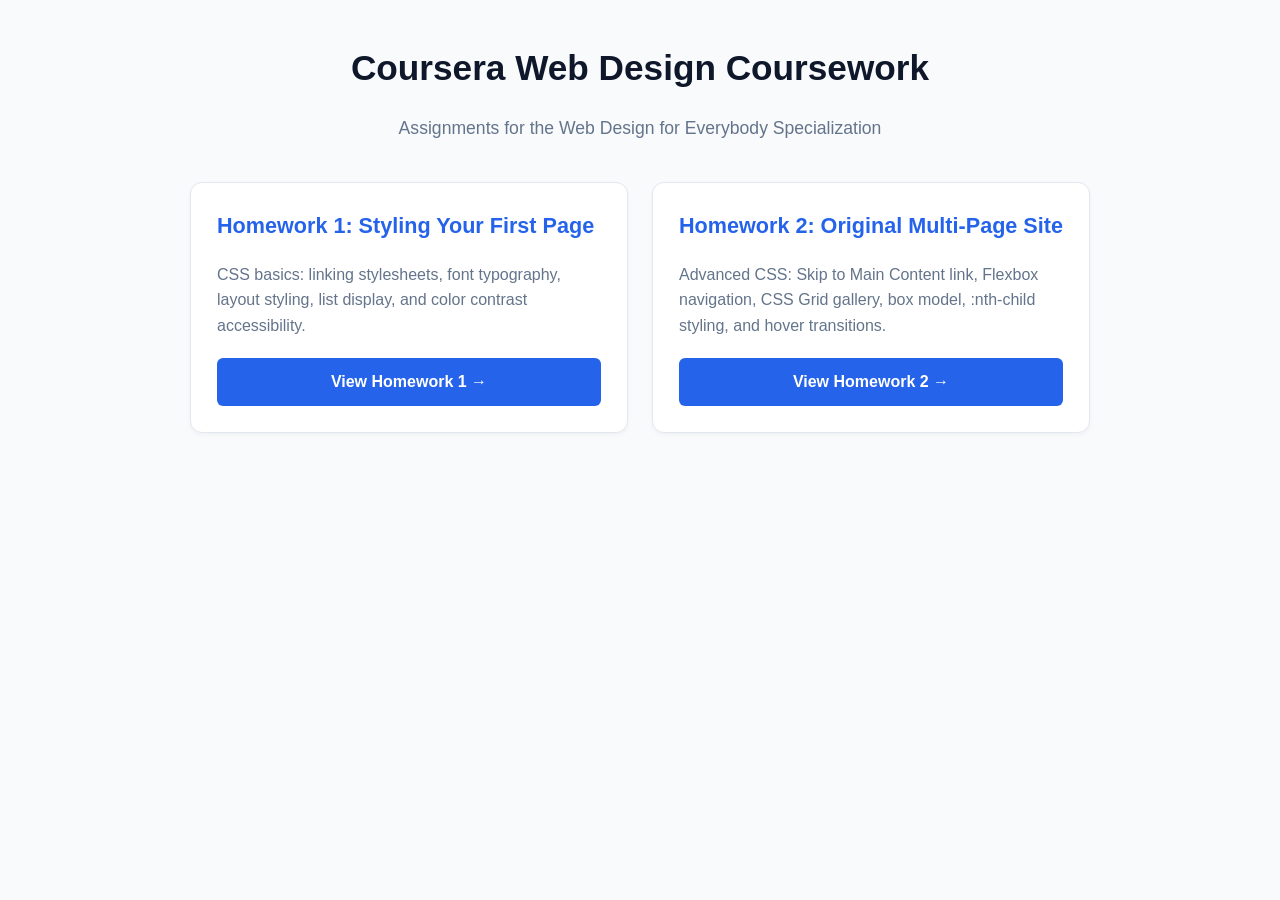
==== index.html @ f752755f "Complete Homework 2: Original 3-page site with CSS Grid, Flexbox, Skip-link, nth-child and Box Model" ====
﻿<!DOCTYPE html>
<html lang="en">
<head>
  <meta charset="UTF-8">
  <meta name="viewport" content="width=device-width, initial-scale=1.0">
  <title>Coursera Web Design Assignments</title>
  <style>
    :root {
      --primary: #2563eb;
      --primary-hover: #1d4ed8;
      --bg: #f8fafc;
      --card-bg: #ffffff;
      --text: #1e293b;
      --text-muted: #64748b;
      --border: #e2e8f0;
    }
    body {
      font-family: -apple-system, BlinkMacSystemFont, 'Segoe UI', Roboto, 'Helvetica Neue', Arial, sans-serif;
      background-color: var(--bg);
      color: var(--text);
      line-height: 1.6;
      margin: 0;
      padding: 0;
    }
    .container {
      max-width: 900px;
      margin: 40px auto;
      padding: 0 20px;
    }
    header {
      text-align: center;
      margin-bottom: 40px;
    }
    h1 {
      font-size: 2.2rem;
      color: #0f172a;
      margin-bottom: 10px;
    }
    p.subtitle {
      color: var(--text-muted);
      font-size: 1.1rem;
    }
    .assignments-list {
      display: grid;
      grid-template-columns: repeat(auto-fit, minmax(360px, 1fr));
      gap: 24px;
    }
    .card {
      background: var(--card-bg);
      border: 1px solid var(--border);
      border-radius: 12px;
      padding: 26px;
      box-shadow: 0 2px 4px rgba(0, 0, 0, 0.04);
      display: flex;
      flex-direction: column;
      justify-content: space-between;
      transition: transform 0.2s, box-shadow 0.2s;
    }
    .card:hover {
      transform: translateY(-3px);
      box-shadow: 0 12px 20px -3px rgba(0, 0, 0, 0.08);
    }
    .card h2 {
      margin-top: 0;
      font-size: 1.35rem;
      color: var(--primary);
    }
    .card p {
      color: var(--text-muted);
      margin-bottom: 20px;
      flex-grow: 1;
    }
    .btn {
      display: inline-block;
      text-align: center;
      background-color: var(--primary);
      color: #ffffff;
      padding: 11px 20px;
      border-radius: 6px;
      text-decoration: none;
      font-weight: 600;
      transition: background-color 0.2s;
    }
    .btn:hover {
      background-color: var(--primary-hover);
    }
  </style>
</head>
<body>
  <div class="container">
    <header>
      <h1>Coursera Web Design Coursework</h1>
      <p class="subtitle">Assignments for the Web Design for Everybody Specialization</p>
    </header>

    <main class="assignments-list">
      <div class="card">
        <div>
          <h2>Homework 1: Styling Your First Page</h2>
          <p>CSS basics: linking stylesheets, font typography, layout styling, list display, and color contrast accessibility.</p>
        </div>
        <a href="css-homework-1/index.html" class="btn">View Homework 1 &rarr;</a>
      </div>

      <div class="card">
        <div>
          <h2>Homework 2: Original Multi-Page Site</h2>
          <p>Advanced CSS: Skip to Main Content link, Flexbox navigation, CSS Grid gallery, box model, :nth-child styling, and hover transitions.</p>
        </div>
        <a href="css-homework-2/index.html" class="btn">View Homework 2 &rarr;</a>
      </div>
    </main>
  </div>
</body>
</html>
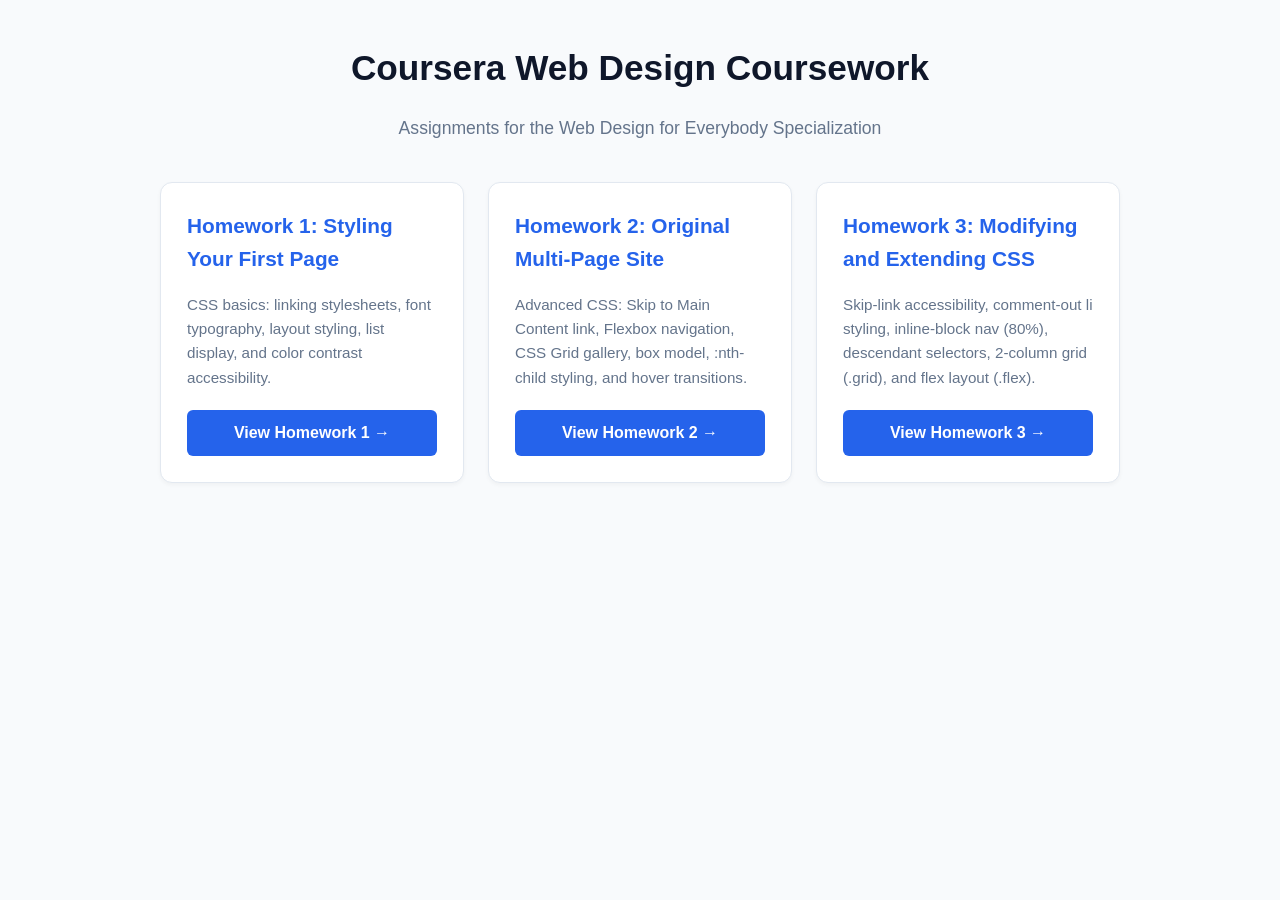
==== commit 974ef061: "Complete Homework 3: Modifying and extending CSS (Skip-link, Grid 2-column, Flex layout, descendant " ====
--- a/index.html
+++ b/index.html
@@ -23,7 +23,7 @@
       padding: 0;
     }
     .container {
-      max-width: 900px;
+      max-width: 960px;
       margin: 40px auto;
       padding: 0 20px;
     }
@@ -42,7 +42,7 @@
     }
     .assignments-list {
       display: grid;
-      grid-template-columns: repeat(auto-fit, minmax(360px, 1fr));
+      grid-template-columns: repeat(auto-fit, minmax(280px, 1fr));
       gap: 24px;
     }
     .card {
@@ -62,20 +62,21 @@
     }
     .card h2 {
       margin-top: 0;
-      font-size: 1.35rem;
+      font-size: 1.3rem;
       color: var(--primary);
     }
     .card p {
       color: var(--text-muted);
       margin-bottom: 20px;
       flex-grow: 1;
+      font-size: 0.95rem;
     }
     .btn {
       display: inline-block;
       text-align: center;
       background-color: var(--primary);
       color: #ffffff;
-      padding: 11px 20px;
+      padding: 10px 18px;
       border-radius: 6px;
       text-decoration: none;
       font-weight: 600;
@@ -109,6 +110,14 @@
         </div>
         <a href="css-homework-2/index.html" class="btn">View Homework 2 &rarr;</a>
       </div>
+
+      <div class="card">
+        <div>
+          <h2>Homework 3: Modifying and Extending CSS</h2>
+          <p>Skip-link accessibility, comment-out li styling, inline-block nav (80%), descendant selectors, 2-column grid (.grid), and flex layout (.flex).</p>
+        </div>
+        <a href="css-homework-3/index.html" class="btn">View Homework 3 &rarr;</a>
+      </div>
     </main>
   </div>
 </body>
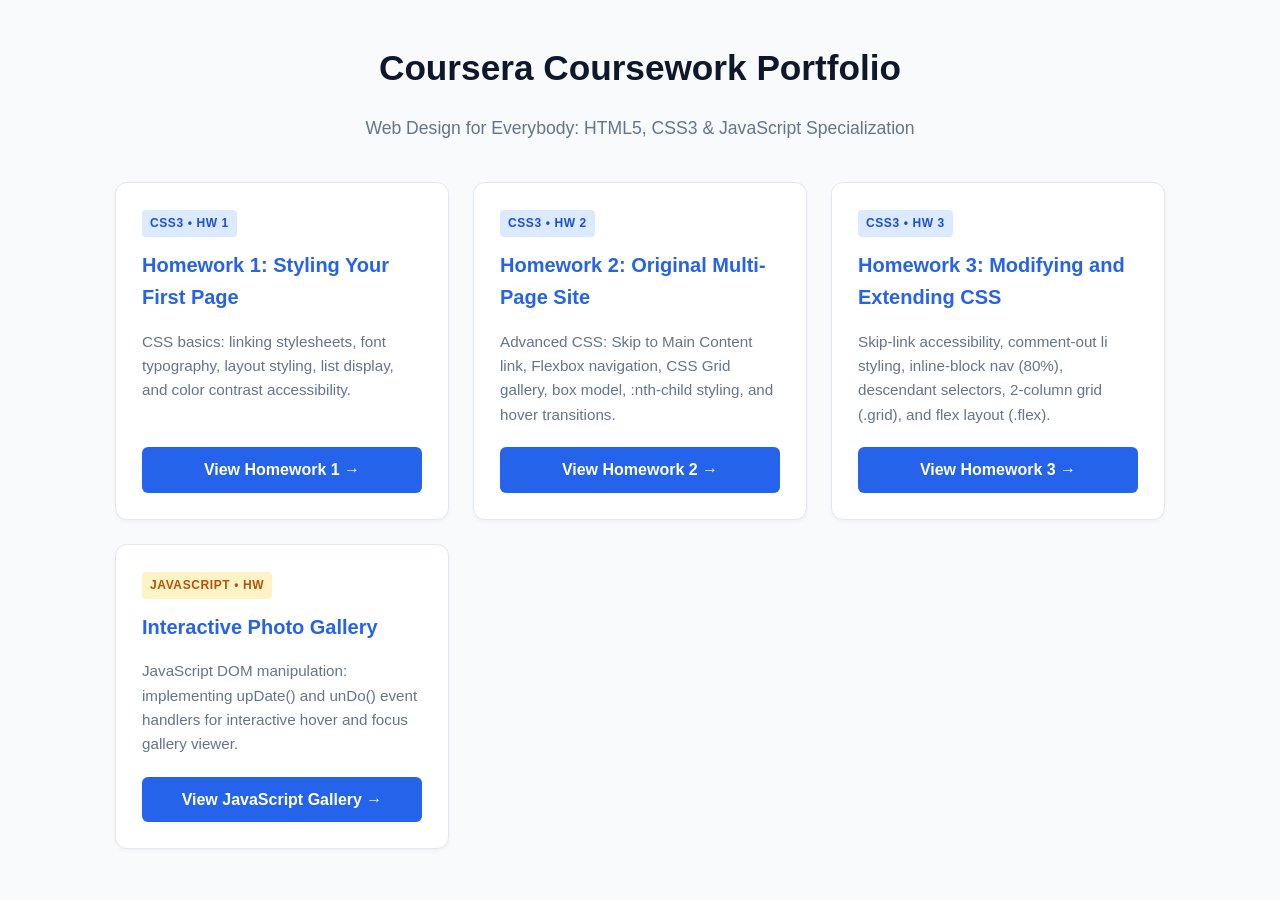
==== commit 48ed339b: "Complete JavaScript Homework: Interactive Photo Gallery (upDate and unDo DOM manipulation)" ====
--- a/index.html
+++ b/index.html
@@ -3,7 +3,7 @@
 <head>
   <meta charset="UTF-8">
   <meta name="viewport" content="width=device-width, initial-scale=1.0">
-  <title>Coursera Web Design Assignments</title>
+  <title>Coursera Web Design & JavaScript Assignments</title>
   <style>
     :root {
       --primary: #2563eb;
@@ -23,7 +23,7 @@
       padding: 0;
     }
     .container {
-      max-width: 960px;
+      max-width: 1050px;
       margin: 40px auto;
       padding: 0 20px;
     }
@@ -42,7 +42,7 @@
     }
     .assignments-list {
       display: grid;
-      grid-template-columns: repeat(auto-fit, minmax(280px, 1fr));
+      grid-template-columns: repeat(auto-fit, minmax(300px, 1fr));
       gap: 24px;
     }
     .card {
@@ -62,7 +62,7 @@
     }
     .card h2 {
       margin-top: 0;
-      font-size: 1.3rem;
+      font-size: 1.25rem;
       color: var(--primary);
     }
     .card p {
@@ -70,6 +70,25 @@
       margin-bottom: 20px;
       flex-grow: 1;
       font-size: 0.95rem;
+    }
+    .badge {
+      display: inline-block;
+      font-size: 0.75rem;
+      font-weight: 700;
+      text-transform: uppercase;
+      letter-spacing: 0.05em;
+      padding: 4px 8px;
+      border-radius: 4px;
+      margin-bottom: 12px;
+      width: fit-content;
+    }
+    .badge-css {
+      background-color: #dbeafe;
+      color: #1d4ed8;
+    }
+    .badge-js {
+      background-color: #fef3c7;
+      color: #b45309;
     }
     .btn {
       display: inline-block;
@@ -90,13 +109,14 @@
 <body>
   <div class="container">
     <header>
-      <h1>Coursera Web Design Coursework</h1>
-      <p class="subtitle">Assignments for the Web Design for Everybody Specialization</p>
+      <h1>Coursera Coursework Portfolio</h1>
+      <p class="subtitle">Web Design for Everybody: HTML5, CSS3 & JavaScript Specialization</p>
     </header>
 
     <main class="assignments-list">
       <div class="card">
         <div>
+          <span class="badge badge-css">CSS3 • HW 1</span>
           <h2>Homework 1: Styling Your First Page</h2>
           <p>CSS basics: linking stylesheets, font typography, layout styling, list display, and color contrast accessibility.</p>
         </div>
@@ -105,6 +125,7 @@
 
       <div class="card">
         <div>
+          <span class="badge badge-css">CSS3 • HW 2</span>
           <h2>Homework 2: Original Multi-Page Site</h2>
           <p>Advanced CSS: Skip to Main Content link, Flexbox navigation, CSS Grid gallery, box model, :nth-child styling, and hover transitions.</p>
         </div>
@@ -113,11 +134,21 @@
 
       <div class="card">
         <div>
+          <span class="badge badge-css">CSS3 • HW 3</span>
           <h2>Homework 3: Modifying and Extending CSS</h2>
           <p>Skip-link accessibility, comment-out li styling, inline-block nav (80%), descendant selectors, 2-column grid (.grid), and flex layout (.flex).</p>
         </div>
         <a href="css-homework-3/index.html" class="btn">View Homework 3 &rarr;</a>
       </div>
+
+      <div class="card">
+        <div>
+          <span class="badge badge-js">JavaScript • HW</span>
+          <h2>Interactive Photo Gallery</h2>
+          <p>JavaScript DOM manipulation: implementing upDate() and unDo() event handlers for interactive hover and focus gallery viewer.</p>
+        </div>
+        <a href="js-homework-gallery/index.html" class="btn">View JavaScript Gallery &rarr;</a>
+      </div>
     </main>
   </div>
 </body>
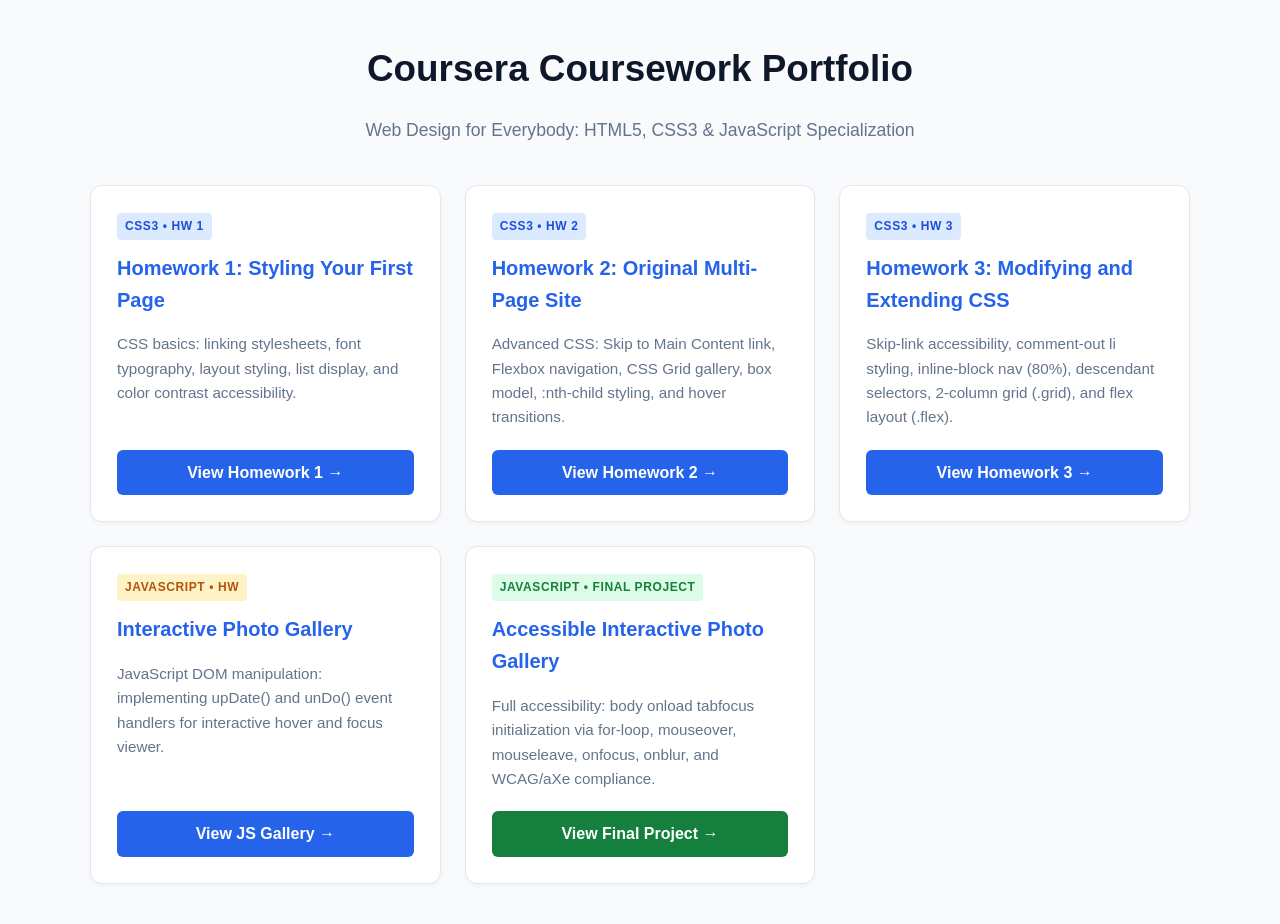
==== commit c361cdee: "Complete JavaScript Final Project: Accessible, Interactive Photo Gallery (onload tabindex loop, keyb" ====
--- a/index.html
+++ b/index.html
@@ -3,7 +3,7 @@
 <head>
   <meta charset="UTF-8">
   <meta name="viewport" content="width=device-width, initial-scale=1.0">
-  <title>Coursera Web Design & JavaScript Assignments</title>
+  <title>Coursera Web Design & JavaScript Portfolio</title>
   <style>
     :root {
       --primary: #2563eb;
@@ -15,7 +15,7 @@
       --border: #e2e8f0;
     }
     body {
-      font-family: -apple-system, BlinkMacSystemFont, 'Segoe UI', Roboto, 'Helvetica Neue', Arial, sans-serif;
+      font-family: -apple-system, BlinkMacSystemFont, 'Segoe UI', Roboto, Helvetica, Arial, sans-serif;
       background-color: var(--bg);
       color: var(--text);
       line-height: 1.6;
@@ -23,7 +23,7 @@
       padding: 0;
     }
     .container {
-      max-width: 1050px;
+      max-width: 1100px;
       margin: 40px auto;
       padding: 0 20px;
     }
@@ -32,7 +32,7 @@
       margin-bottom: 40px;
     }
     h1 {
-      font-size: 2.2rem;
+      font-size: 2.3rem;
       color: #0f172a;
       margin-bottom: 10px;
     }
@@ -42,7 +42,7 @@
     }
     .assignments-list {
       display: grid;
-      grid-template-columns: repeat(auto-fit, minmax(300px, 1fr));
+      grid-template-columns: repeat(auto-fit, minmax(320px, 1fr));
       gap: 24px;
     }
     .card {
@@ -90,6 +90,10 @@
       background-color: #fef3c7;
       color: #b45309;
     }
+    .badge-final {
+      background-color: #dcfce7;
+      color: #15803d;
+    }
     .btn {
       display: inline-block;
       text-align: center;
@@ -104,6 +108,12 @@
     .btn:hover {
       background-color: var(--primary-hover);
     }
+    .btn-featured {
+      background-color: #15803d;
+    }
+    .btn-featured:hover {
+      background-color: #166534;
+    }
   </style>
 </head>
 <body>
@@ -114,6 +124,7 @@
     </header>
 
     <main class="assignments-list">
+      <!-- CSS HW 1 -->
       <div class="card">
         <div>
           <span class="badge badge-css">CSS3 • HW 1</span>
@@ -123,6 +134,7 @@
         <a href="css-homework-1/index.html" class="btn">View Homework 1 &rarr;</a>
       </div>
 
+      <!-- CSS HW 2 -->
       <div class="card">
         <div>
           <span class="badge badge-css">CSS3 • HW 2</span>
@@ -132,6 +144,7 @@
         <a href="css-homework-2/index.html" class="btn">View Homework 2 &rarr;</a>
       </div>
 
+      <!-- CSS HW 3 -->
       <div class="card">
         <div>
           <span class="badge badge-css">CSS3 • HW 3</span>
@@ -141,13 +154,24 @@
         <a href="css-homework-3/index.html" class="btn">View Homework 3 &rarr;</a>
       </div>
 
+      <!-- JS Gallery HW -->
       <div class="card">
         <div>
           <span class="badge badge-js">JavaScript • HW</span>
           <h2>Interactive Photo Gallery</h2>
-          <p>JavaScript DOM manipulation: implementing upDate() and unDo() event handlers for interactive hover and focus gallery viewer.</p>
+          <p>JavaScript DOM manipulation: implementing upDate() and unDo() event handlers for interactive hover and focus viewer.</p>
         </div>
-        <a href="js-homework-gallery/index.html" class="btn">View JavaScript Gallery &rarr;</a>
+        <a href="js-homework-gallery/index.html" class="btn">View JS Gallery &rarr;</a>
+      </div>
+
+      <!-- JS Final Project -->
+      <div class="card">
+        <div>
+          <span class="badge badge-final">JavaScript • Final Project</span>
+          <h2>Accessible Interactive Photo Gallery</h2>
+          <p>Full accessibility: body onload tabfocus initialization via for-loop, mouseover, mouseleave, onfocus, onblur, and WCAG/aXe compliance.</p>
+        </div>
+        <a href="js-final-accessible-gallery/index.html" class="btn btn-featured">View Final Project &rarr;</a>
       </div>
     </main>
   </div>
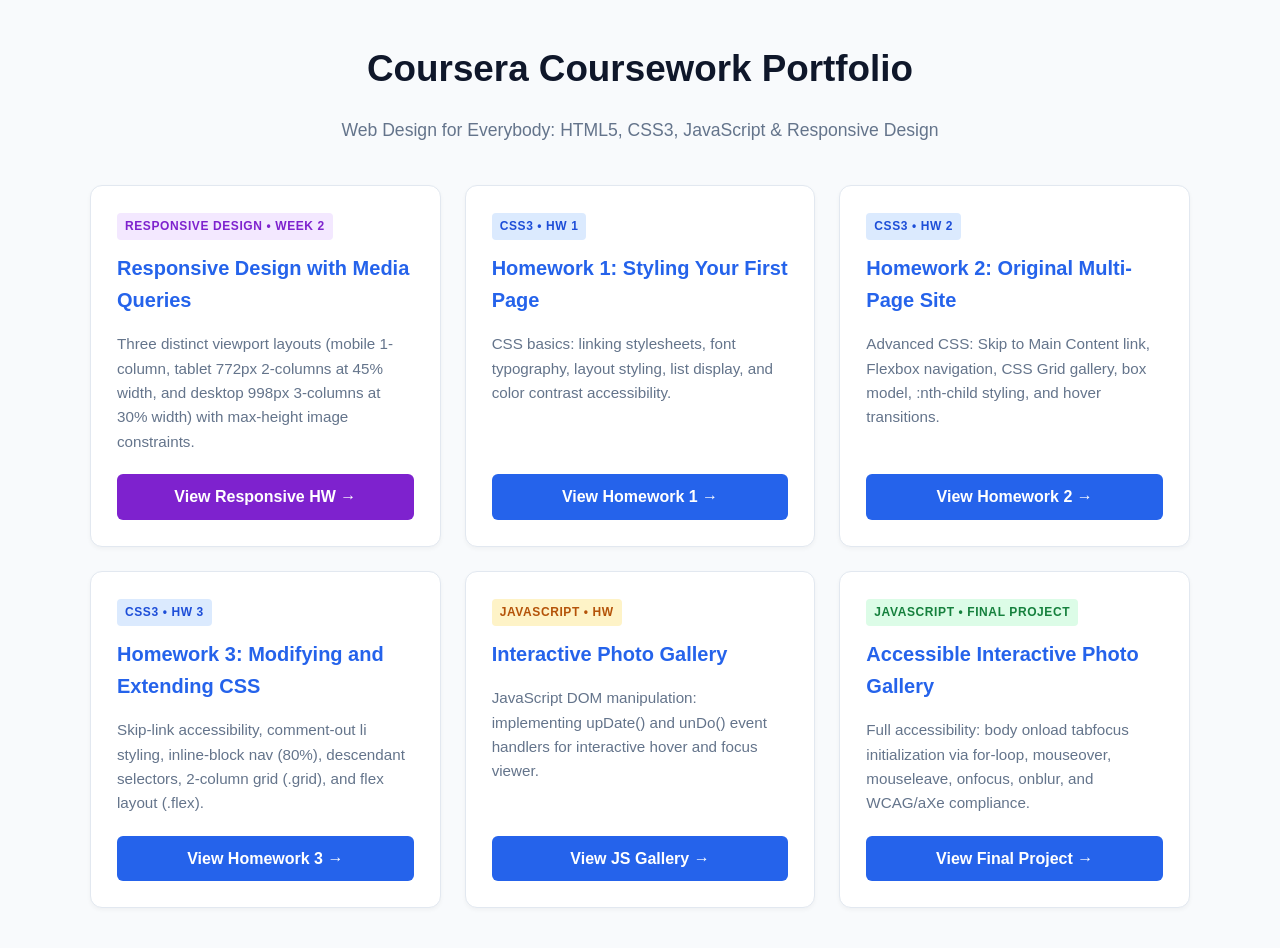
==== commit 09465300: "Complete Responsive Design Homework: 3-tier viewport layout with 772px and 998px media queries" ====
--- a/index.html
+++ b/index.html
@@ -3,7 +3,7 @@
 <head>
   <meta charset="UTF-8">
   <meta name="viewport" content="width=device-width, initial-scale=1.0">
-  <title>Coursera Web Design & JavaScript Portfolio</title>
+  <title>Coursera Web Development Specialization Portfolio</title>
   <style>
     :root {
       --primary: #2563eb;
@@ -90,6 +90,10 @@
       background-color: #fef3c7;
       color: #b45309;
     }
+    .badge-rd {
+      background-color: #f3e8ff;
+      color: #7e22ce;
+    }
     .badge-final {
       background-color: #dcfce7;
       color: #15803d;
@@ -108,11 +112,11 @@
     .btn:hover {
       background-color: var(--primary-hover);
     }
-    .btn-featured {
-      background-color: #15803d;
+    .btn-purple {
+      background-color: #7e22ce;
     }
-    .btn-featured:hover {
-      background-color: #166534;
+    .btn-purple:hover {
+      background-color: #6b21a8;
     }
   </style>
 </head>
@@ -120,10 +124,20 @@
   <div class="container">
     <header>
       <h1>Coursera Coursework Portfolio</h1>
-      <p class="subtitle">Web Design for Everybody: HTML5, CSS3 & JavaScript Specialization</p>
+      <p class="subtitle">Web Design for Everybody: HTML5, CSS3, JavaScript & Responsive Design</p>
     </header>
 
     <main class="assignments-list">
+      <!-- Responsive Design HW Week 2 -->
+      <div class="card">
+        <div>
+          <span class="badge badge-rd">Responsive Design • Week 2</span>
+          <h2>Responsive Design with Media Queries</h2>
+          <p>Three distinct viewport layouts (mobile 1-column, tablet 772px 2-columns at 45% width, and desktop 998px 3-columns at 30% width) with max-height image constraints.</p>
+        </div>
+        <a href="responsive-homework-week2/index.html" class="btn btn-purple">View Responsive HW &rarr;</a>
+      </div>
+
       <!-- CSS HW 1 -->
       <div class="card">
         <div>
@@ -171,7 +185,7 @@
           <h2>Accessible Interactive Photo Gallery</h2>
           <p>Full accessibility: body onload tabfocus initialization via for-loop, mouseover, mouseleave, onfocus, onblur, and WCAG/aXe compliance.</p>
         </div>
-        <a href="js-final-accessible-gallery/index.html" class="btn btn-featured">View Final Project &rarr;</a>
+        <a href="js-final-accessible-gallery/index.html" class="btn">View Final Project &rarr;</a>
       </div>
     </main>
   </div>
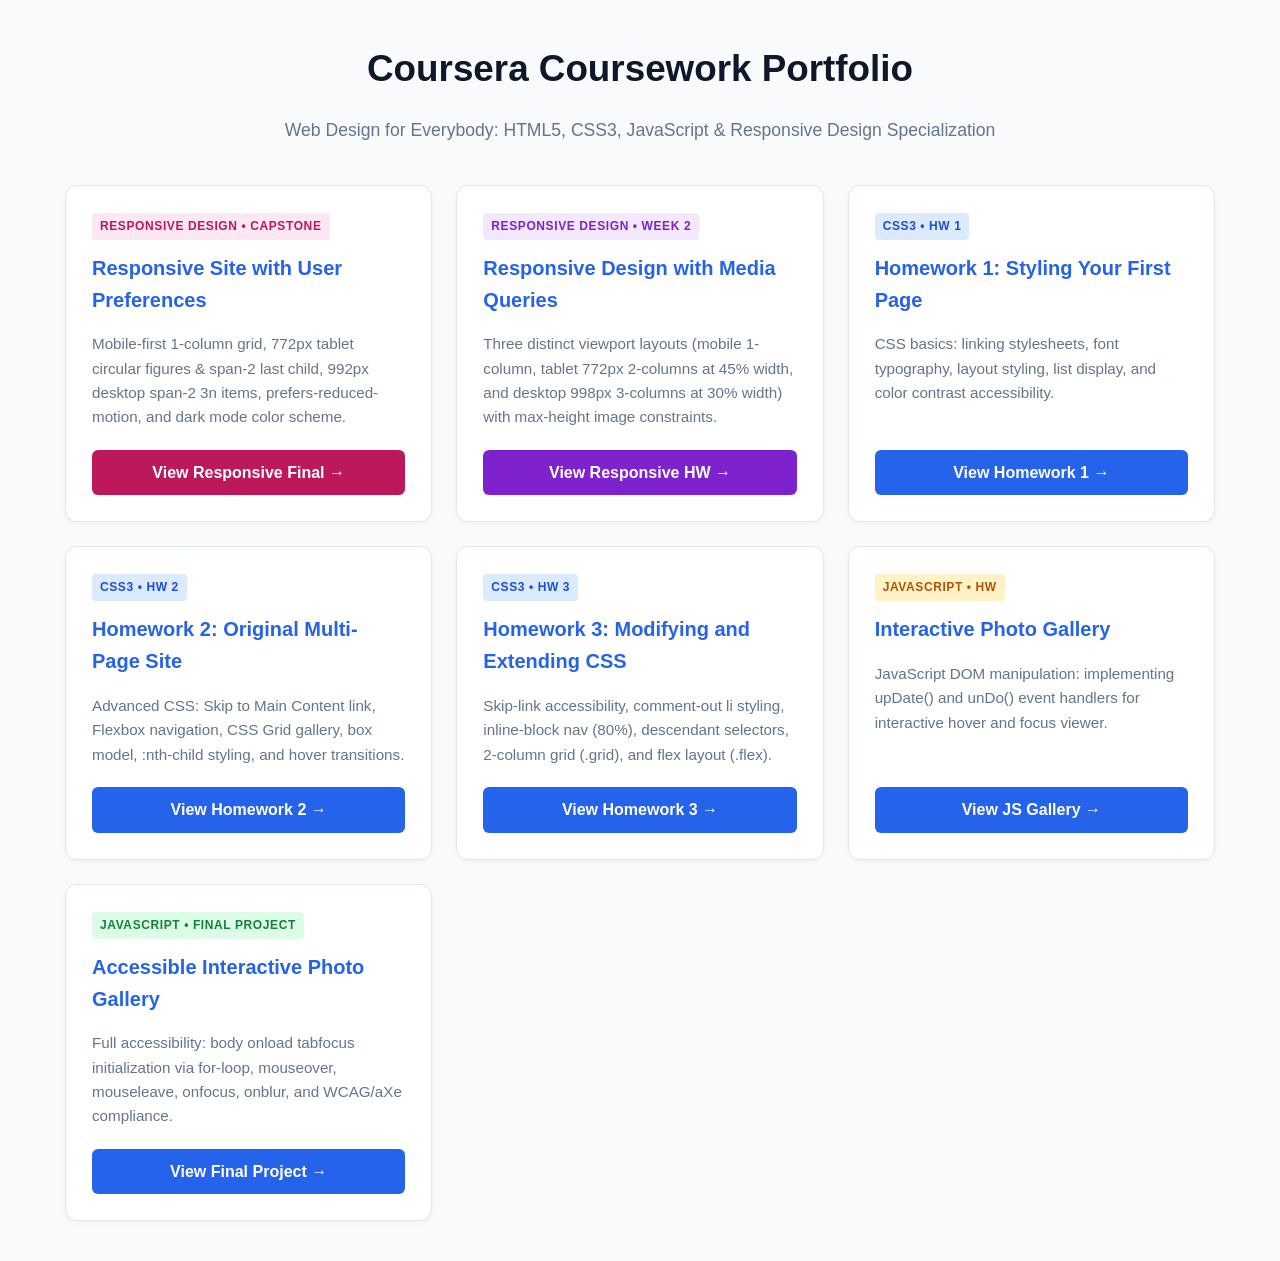
==== commit d6ac8240: "Complete Responsive Design Final Project: 4 media queries (772px 2-col circular, 992px span-2 3n, pr" ====
--- a/index.html
+++ b/index.html
@@ -23,7 +23,7 @@
       padding: 0;
     }
     .container {
-      max-width: 1100px;
+      max-width: 1150px;
       margin: 40px auto;
       padding: 0 20px;
     }
@@ -94,6 +94,10 @@
       background-color: #f3e8ff;
       color: #7e22ce;
     }
+    .badge-capstone {
+      background-color: #fce7f3;
+      color: #be185d;
+    }
     .badge-final {
       background-color: #dcfce7;
       color: #15803d;
@@ -112,6 +116,12 @@
     .btn:hover {
       background-color: var(--primary-hover);
     }
+    .btn-pink {
+      background-color: #be185d;
+    }
+    .btn-pink:hover {
+      background-color: #9d174d;
+    }
     .btn-purple {
       background-color: #7e22ce;
     }
@@ -124,10 +134,20 @@
   <div class="container">
     <header>
       <h1>Coursera Coursework Portfolio</h1>
-      <p class="subtitle">Web Design for Everybody: HTML5, CSS3, JavaScript & Responsive Design</p>
+      <p class="subtitle">Web Design for Everybody: HTML5, CSS3, JavaScript & Responsive Design Specialization</p>
     </header>
 
     <main class="assignments-list">
+      <!-- Responsive Design Final Project (Week 4) -->
+      <div class="card">
+        <div>
+          <span class="badge badge-capstone">Responsive Design • Capstone</span>
+          <h2>Responsive Site with User Preferences</h2>
+          <p>Mobile-first 1-column grid, 772px tablet circular figures & span-2 last child, 992px desktop span-2 3n items, prefers-reduced-motion, and dark mode color scheme.</p>
+        </div>
+        <a href="responsive-final-project/index.html" class="btn btn-pink">View Responsive Final &rarr;</a>
+      </div>
+
       <!-- Responsive Design HW Week 2 -->
       <div class="card">
         <div>
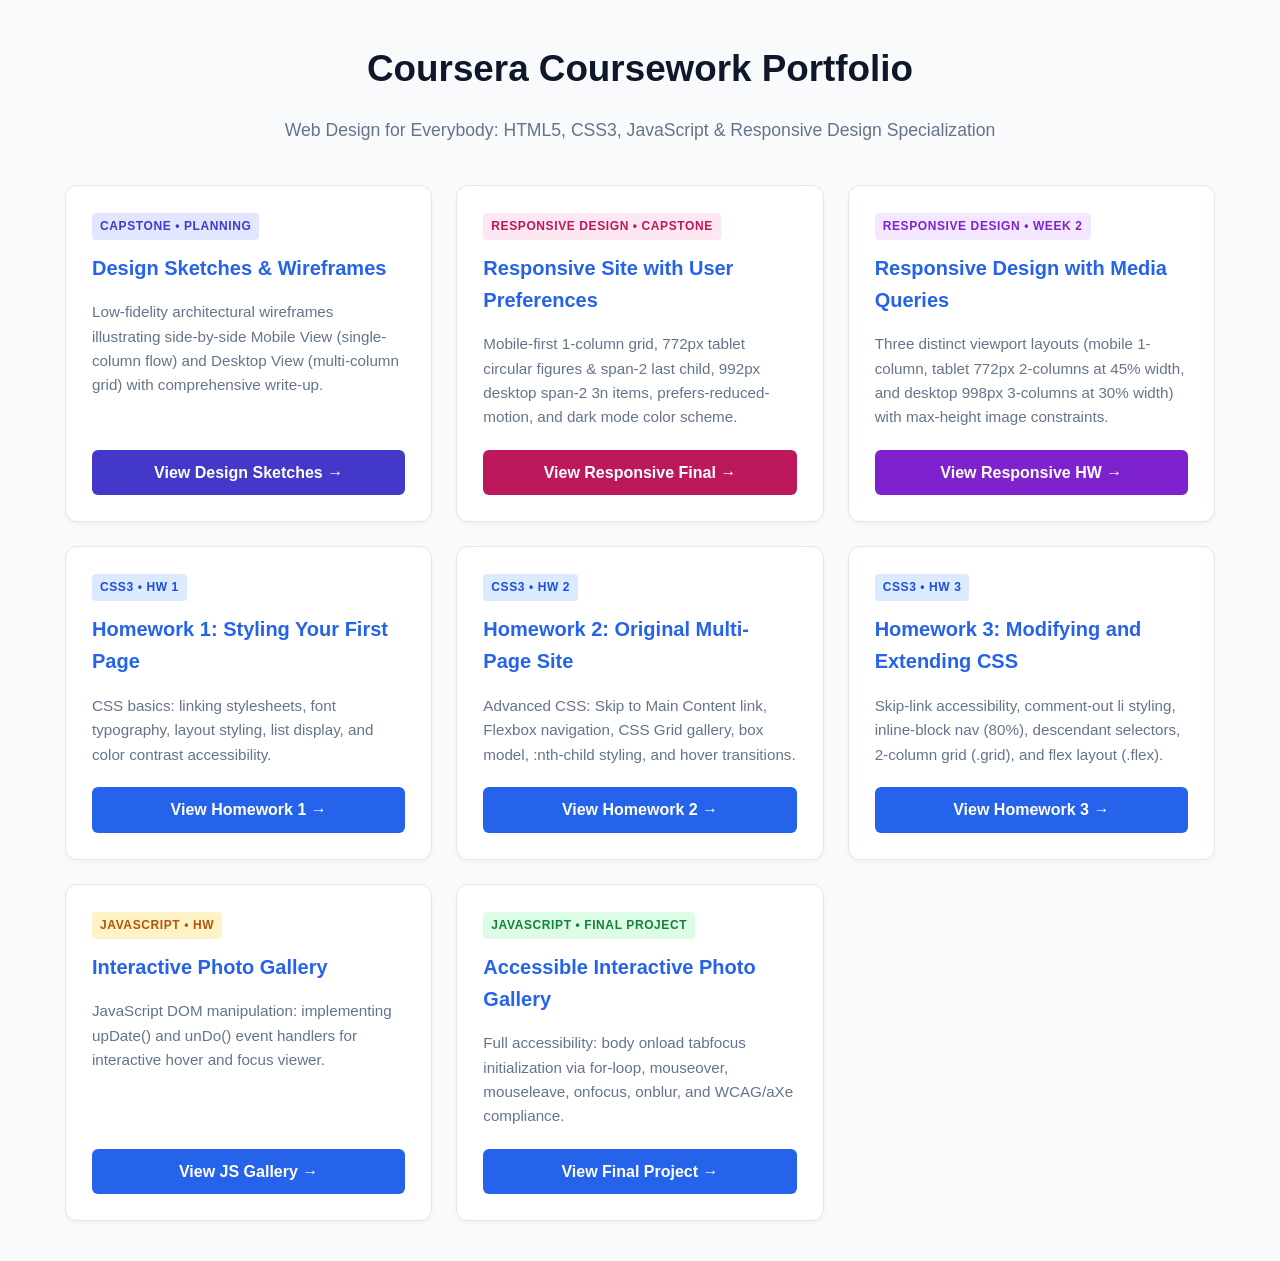
==== commit d2248354: "Add Capstone Design Sketches & Wireframes with side-by-side Mobile and Desktop views and technical w" ====
--- a/index.html
+++ b/index.html
@@ -82,6 +82,10 @@
       margin-bottom: 12px;
       width: fit-content;
     }
+    .badge-sketch {
+      background-color: #e0e7ff;
+      color: #4338ca;
+    }
     .badge-css {
       background-color: #dbeafe;
       color: #1d4ed8;
@@ -116,6 +120,12 @@
     .btn:hover {
       background-color: var(--primary-hover);
     }
+    .btn-indigo {
+      background-color: #4338ca;
+    }
+    .btn-indigo:hover {
+      background-color: #3730a3;
+    }
     .btn-pink {
       background-color: #be185d;
     }
@@ -138,6 +148,16 @@
     </header>
 
     <main class="assignments-list">
+      <!-- Design Sketches & Wireframes (Capstone) -->
+      <div class="card">
+        <div>
+          <span class="badge badge-sketch">Capstone • Planning</span>
+          <h2>Design Sketches & Wireframes</h2>
+          <p>Low-fidelity architectural wireframes illustrating side-by-side Mobile View (single-column flow) and Desktop View (multi-column grid) with comprehensive write-up.</p>
+        </div>
+        <a href="design-sketches/index.html" class="btn btn-indigo">View Design Sketches &rarr;</a>
+      </div>
+
       <!-- Responsive Design Final Project (Week 4) -->
       <div class="card">
         <div>
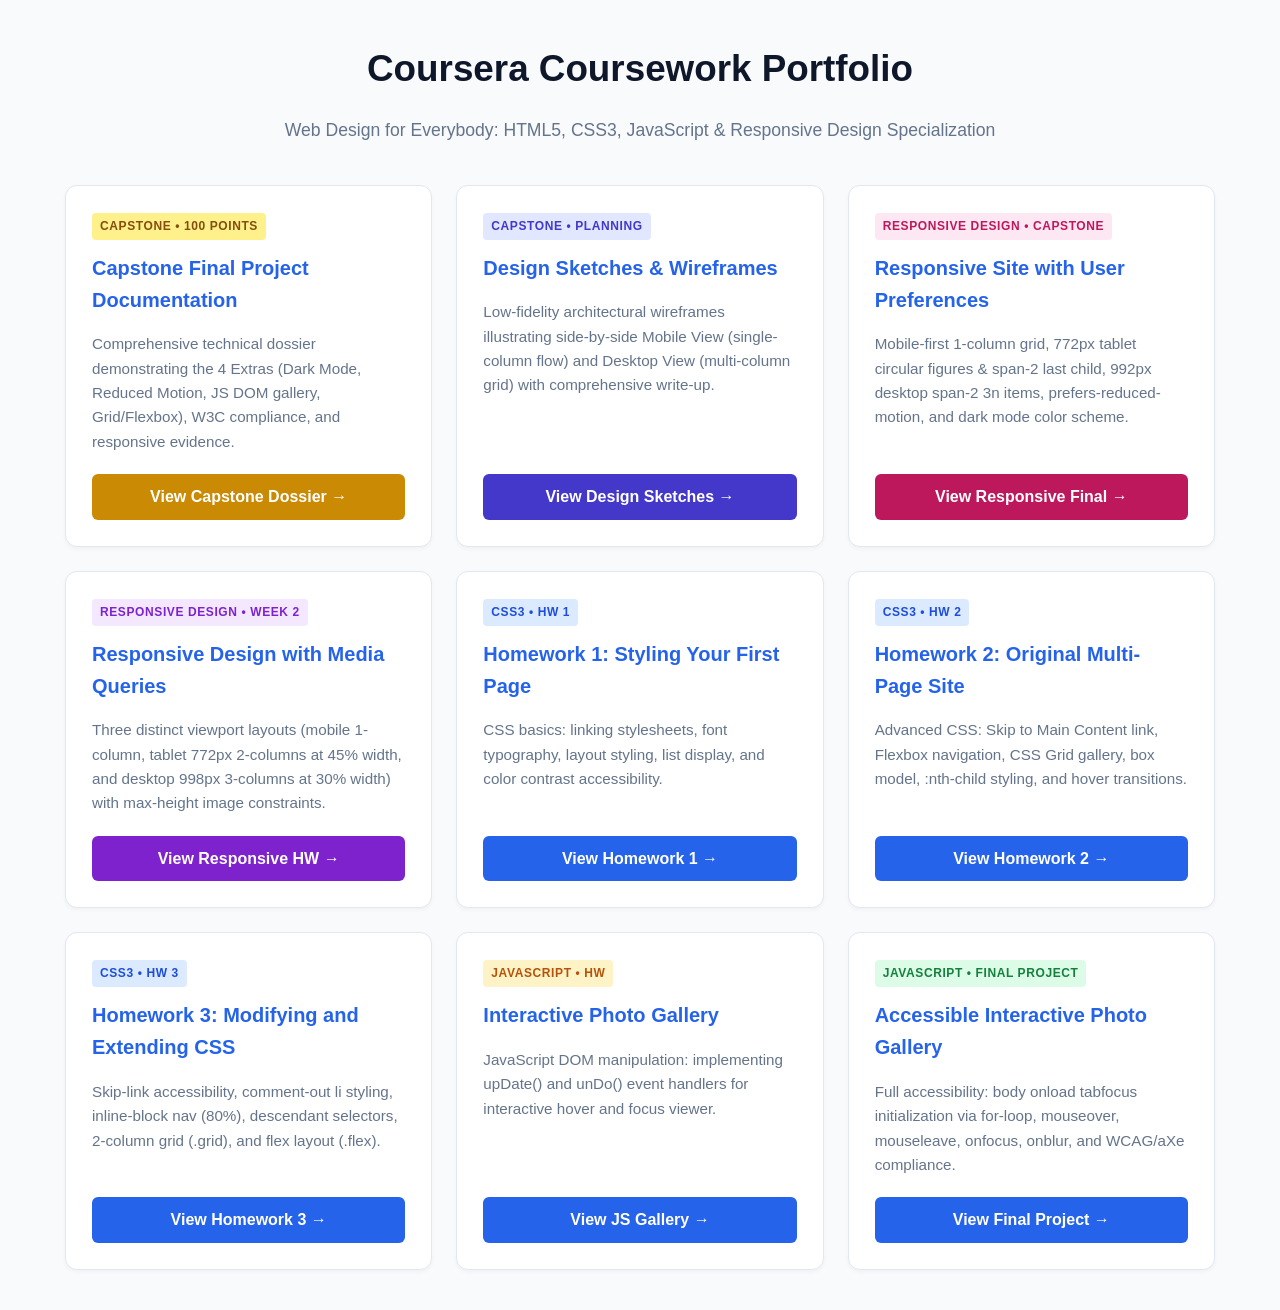
==== commit 5c508137: "Add Capstone Final Project Documentation (PDF & HTML) with demonstration of 4 Extras, W3C compliance" ====
--- a/index.html
+++ b/index.html
@@ -82,6 +82,10 @@
       margin-bottom: 12px;
       width: fit-content;
     }
+    .badge-capstone-doc {
+      background-color: #fef08a;
+      color: #854d0e;
+    }
     .badge-sketch {
       background-color: #e0e7ff;
       color: #4338ca;
@@ -120,6 +124,12 @@
     .btn:hover {
       background-color: var(--primary-hover);
     }
+    .btn-gold {
+      background-color: #ca8a04;
+    }
+    .btn-gold:hover {
+      background-color: #a16207;
+    }
     .btn-indigo {
       background-color: #4338ca;
     }
@@ -148,7 +158,17 @@
     </header>
 
     <main class="assignments-list">
-      <!-- Design Sketches & Wireframes (Capstone) -->
+      <!-- Capstone Documentation (100 pts) -->
+      <div class="card">
+        <div>
+          <span class="badge badge-capstone-doc">Capstone • 100 Points</span>
+          <h2>Capstone Final Project Documentation</h2>
+          <p>Comprehensive technical dossier demonstrating the 4 Extras (Dark Mode, Reduced Motion, JS DOM gallery, Grid/Flexbox), W3C compliance, and responsive evidence.</p>
+        </div>
+        <a href="capstone-documentation/index.html" class="btn btn-gold">View Capstone Dossier &rarr;</a>
+      </div>
+
+      <!-- Design Sketches & Wireframes -->
       <div class="card">
         <div>
           <span class="badge badge-sketch">Capstone • Planning</span>
